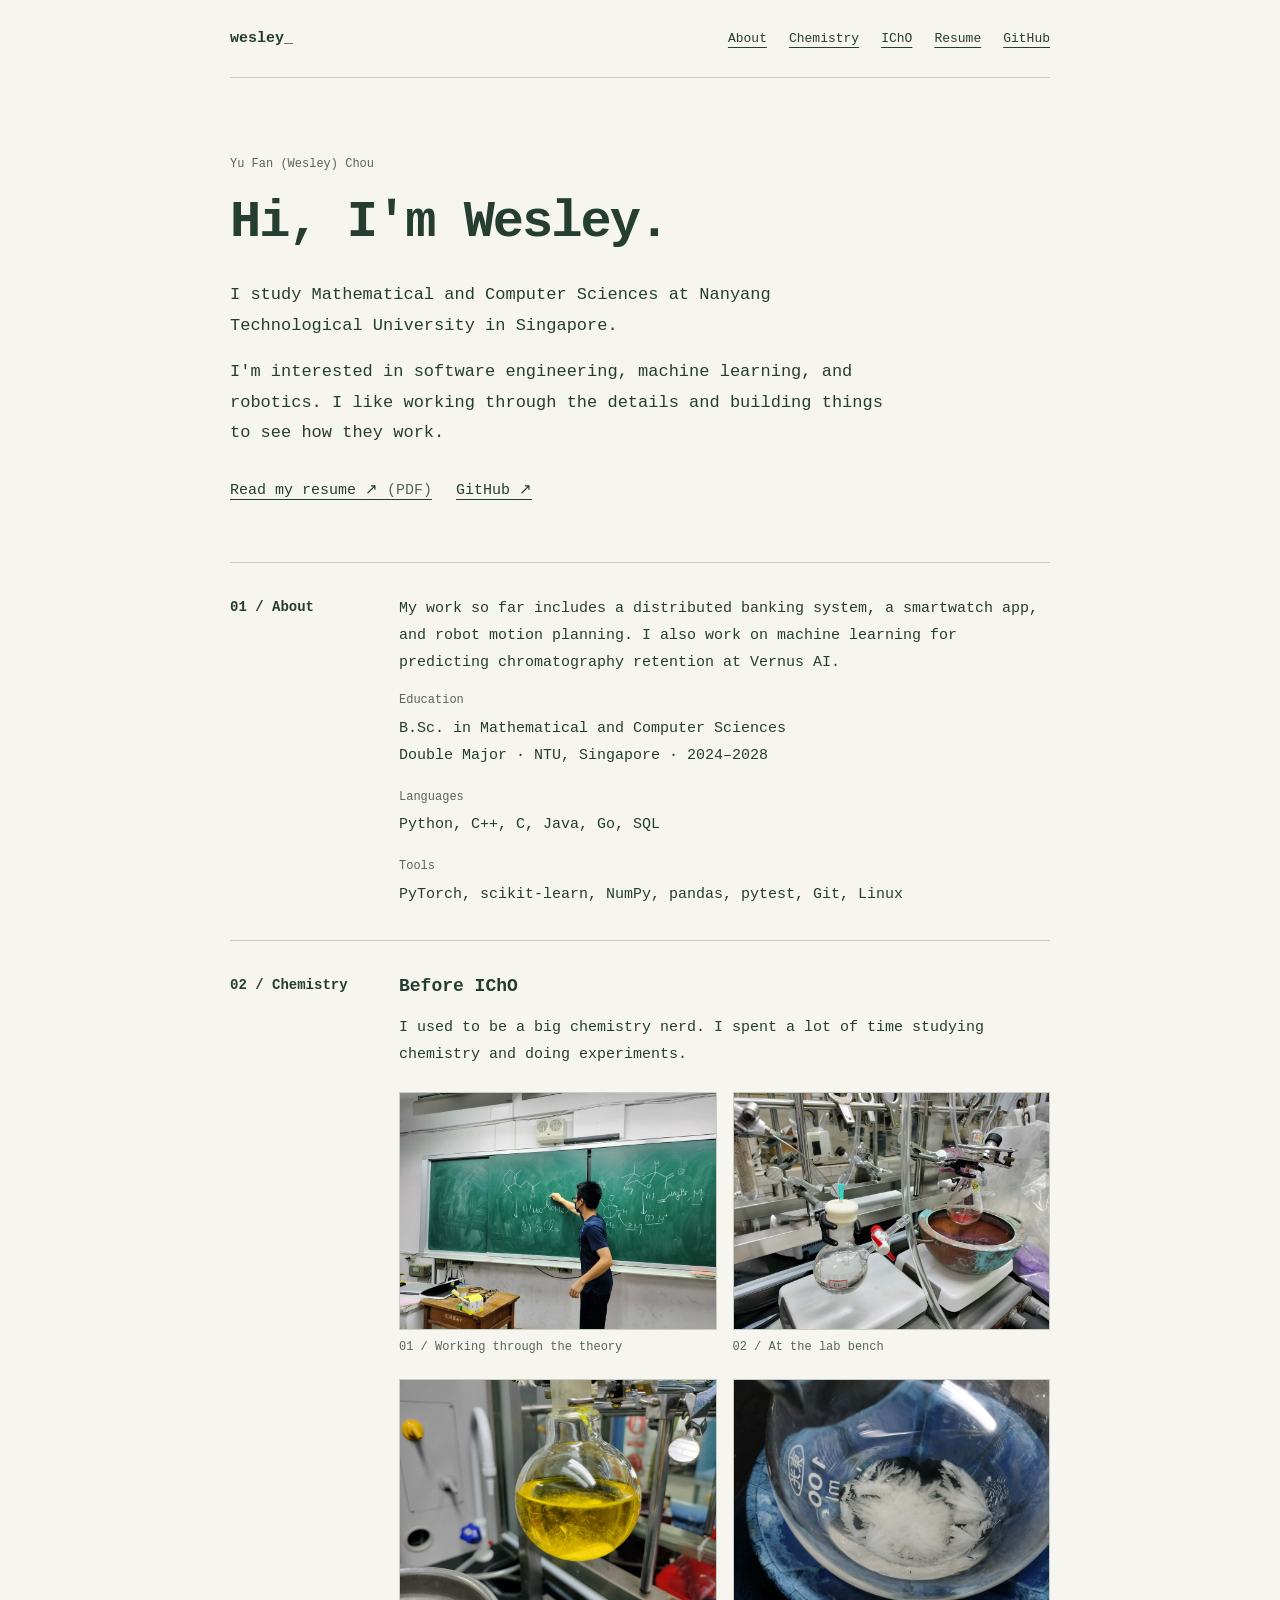
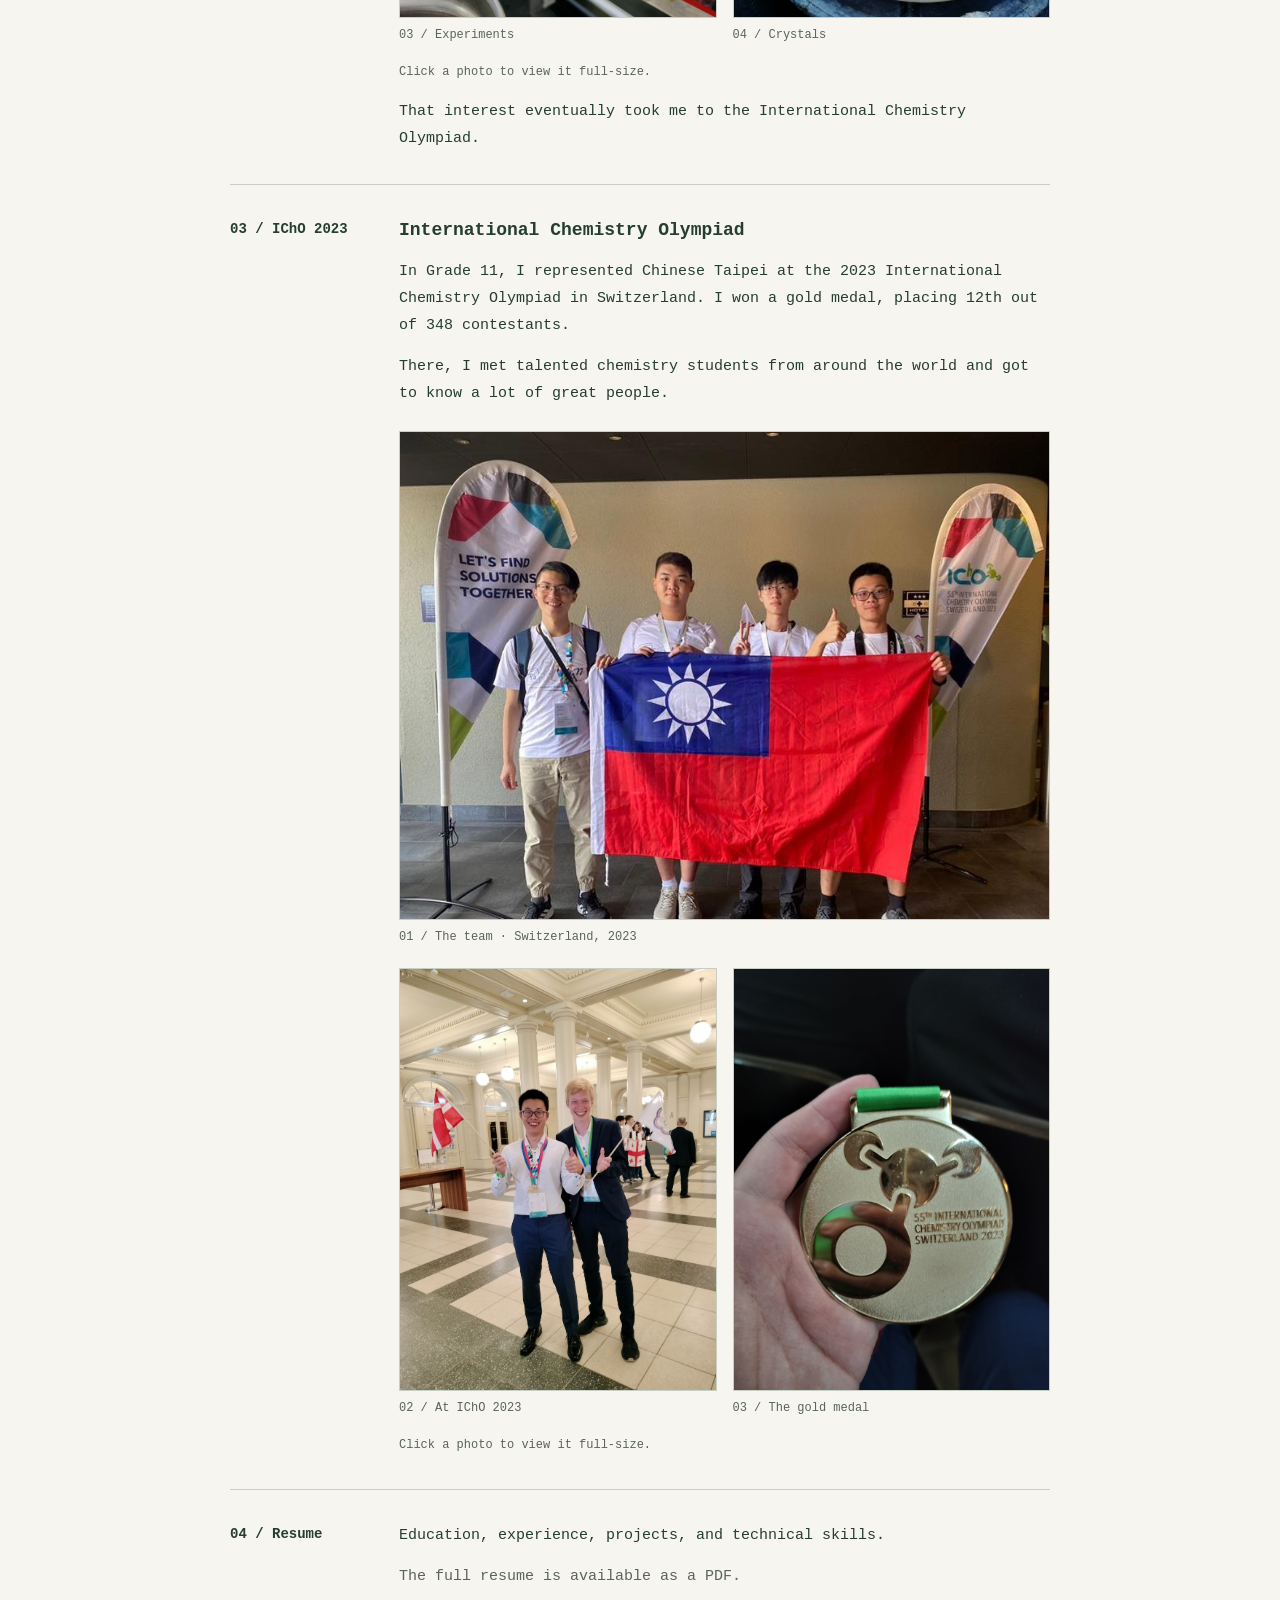
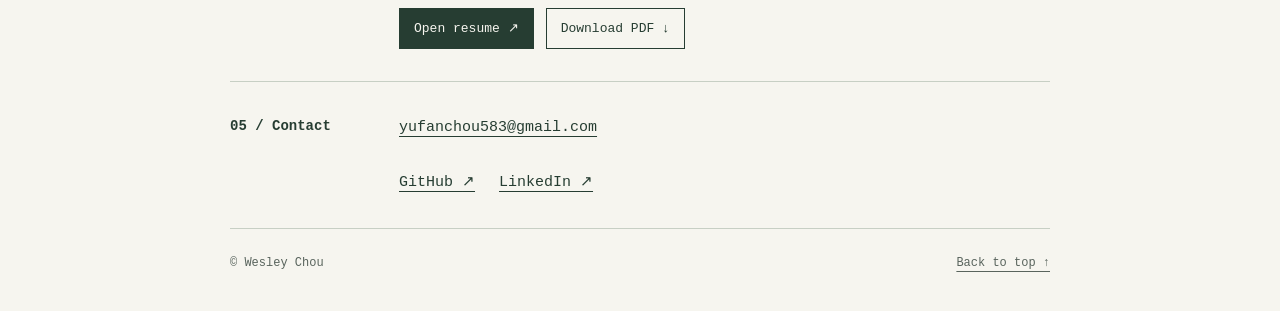
==== index.html @ 2f913f48 "Add chemistry background and expand IChO story" ====
<!doctype html>
<html lang="en">
<head>
  <meta charset="utf-8">
  <meta name="viewport" content="width=device-width, initial-scale=1">
  <meta name="description" content="Yu Fan (Wesley) Chou. Mathematical and Computer Sciences student at Nanyang Technological University. Software, machine learning, and robotics.">
  <meta name="theme-color" content="#f6f5ef">
  <title>Wesley Chou</title>
  <style>
    :root { color-scheme: light; --bg: #f6f5ef; --ink: #263d32; --muted: #59645d; --line: #c7cfc4; }
    * { box-sizing: border-box; }
    html { scroll-behavior: smooth; }
    body { margin: 0; background: var(--bg); color: var(--ink); font: 15px/1.8 ui-monospace, "Cascadia Code", "SFMono-Regular", Consolas, "Liberation Mono", monospace; }
    .wrap { width: min(820px, calc(100% - 48px)); margin: auto; }
    a { color: inherit; text-underline-offset: 5px; text-decoration-thickness: 1px; }
    a:hover { text-decoration-thickness: 2px; }
    a:focus-visible { outline: 2px solid var(--ink); outline-offset: 5px; }
    header { display: flex; justify-content: space-between; align-items: center; gap: 24px; border-bottom: 1px solid var(--line); padding: 25px 0; }
    .brand { font-weight: 700; text-decoration: none; }
    nav { display: flex; flex-wrap: wrap; gap: 10px 22px; font-size: 13px; }
    .hero { padding: 76px 0 58px; }
    .label { color: var(--muted); font-size: 12px; margin: 0 0 16px; }
    h1 { font-size: clamp(34px, 6vw, 52px); line-height: 1.2; letter-spacing: -2px; margin: 0 0 26px; font-weight: 650; }
    .intro { font-size: 17px; max-width: 680px; margin: 0 0 16px; }
    .muted { color: var(--muted); }
    .links { display: flex; flex-wrap: wrap; gap: 14px 24px; margin-top: 28px; }
    section { scroll-margin-top: 24px; }
    .section { border-top: 1px solid var(--line); padding: 32px 0; display: grid; grid-template-columns: 145px minmax(0, 1fr); gap: 24px; }
    h2 { font-size: 14px; margin: 0; font-weight: 700; }
    p { margin: 0 0 14px; }
    p:last-child { margin-bottom: 0; }
    dl { margin: 0; }
    dt { font-size: 12px; color: var(--muted); margin-top: 18px; }
    dt:first-child { margin-top: 0; }
    dd { margin: 3px 0 0; }
    .resume-actions { display: flex; flex-wrap: wrap; gap: 12px; margin-top: 18px; }
    .button { display: inline-block; padding: 8px 14px; border: 1px solid var(--ink); text-decoration: none; font-size: 13px; }
    .button.primary { color: var(--bg); background: var(--ink); }
    .button:hover { outline: 1px solid var(--ink); outline-offset: 2px; }
    h3 { font-size: 18px; line-height: 1.5; margin: 0 0 14px; }
    .gallery { display: grid; grid-template-columns: repeat(2, minmax(0, 1fr)); gap: 20px 16px; margin-top: 24px; }
    .gallery figure { margin: 0; min-width: 0; }
    .gallery .team { grid-column: 1 / -1; }
    .gallery a { display: block; }
    .gallery img { display: block; width: 100%; height: auto; border: 1px solid var(--line); }
    .gallery figcaption { font-size: 12px; color: var(--muted); margin-top: 7px; }
    .photo-note { font-size: 12px; color: var(--muted); margin-top: 16px; }
    footer { display: flex; justify-content: space-between; flex-wrap: wrap; gap: 12px; padding: 24px 0 36px; border-top: 1px solid var(--line); color: var(--muted); font-size: 12px; }
    .skip { position: absolute; left: 12px; top: -100px; background: var(--bg); padding: 10px; z-index: 1; }
    .skip:focus { top: 8px; }
    @media (max-width: 560px) {
      .wrap { width: calc(100% - 36px); }
      header { align-items: flex-start; gap: 16px; }
      nav { justify-content: flex-end; gap: 8px 16px; }
      .hero { padding: 52px 0 40px; }
      .section { grid-template-columns: 1fr; gap: 18px; padding: 28px 0; }
      .intro { font-size: 16px; }
      .email { overflow-wrap: anywhere; }
    }
    @media (max-width: 380px) { .gallery { grid-template-columns: 1fr; } }
    @media (prefers-reduced-motion: reduce) { html { scroll-behavior: auto; } }
  </style>
</head>
<body>
  <a class="skip" href="#main">Skip to content</a>
  <div class="wrap">
    <header>
      <a class="brand" href="./" aria-label="Wesley home">wesley<span aria-hidden="true">_</span></a>
      <nav aria-label="Main navigation">
        <a href="#about">About</a>
        <a href="#chemistry">Chemistry</a>
        <a href="#icho">IChO</a>
        <a href="#resume">Resume</a>
        <a href="https://github.com/noradar123">GitHub</a>
      </nav>
    </header>
    <main id="main">
      <section class="hero" aria-labelledby="title">
        <p class="label">Yu Fan (Wesley) Chou</p>
        <h1 id="title">Hi, I'm Wesley.</h1>
        <p class="intro">I study Mathematical and Computer Sciences at Nanyang Technological University in Singapore.</p>
        <p class="intro">I'm interested in software engineering, machine learning, and robotics. I like working through the details and building things to see how they work.</p>
        <div class="links">
          <a href="Chou_YuFan_Resume.pdf" target="_blank" rel="noopener">Read my resume <span aria-hidden="true">↗</span><span class="muted"> (PDF)</span></a>
          <a href="https://github.com/noradar123">GitHub <span aria-hidden="true">↗</span></a>
        </div>
      </section>
      <section id="about" class="section" aria-labelledby="about-title">
        <h2 id="about-title">01 / About</h2>
        <div>
          <p>My work so far includes a distributed banking system, a smartwatch app, and robot motion planning. I also work on machine learning for predicting chromatography retention at Vernus AI.</p>
          <dl>
            <dt>Education</dt>
            <dd>B.Sc. in Mathematical and Computer Sciences<br>Double Major · NTU, Singapore · 2024–2028</dd>
            <dt>Languages</dt>
            <dd>Python, C++, C, Java, Go, SQL</dd>
            <dt>Tools</dt>
            <dd>PyTorch, scikit-learn, NumPy, pandas, pytest, Git, Linux</dd>
          </dl>
        </div>
      </section>
      <section id="chemistry" class="section" aria-labelledby="chemistry-title">
        <h2 id="chemistry-title">02 / Chemistry</h2>
        <div>
          <h3>Before IChO</h3>
          <p>I used to be a big chemistry nerd. I spent a lot of time studying chemistry and doing experiments.</p>
          <div class="gallery">
            <figure>
              <a href="images/chemistry/blackboard.png" target="_blank" rel="noopener" aria-label="Open full-size chemistry photo (new tab)"><img src="images/chemistry/blackboard.png" width="2048" height="1536" alt="Working through organic chemistry problems on a classroom blackboard." loading="lazy" decoding="async"></a>
              <figcaption>01 / Working through the theory</figcaption>
            </figure>
            <figure>
              <a href="images/chemistry/lab-setup.png" target="_blank" rel="noopener" aria-label="Open full-size chemistry photo (new tab)"><img src="images/chemistry/lab-setup.png" width="2048" height="1536" alt="Flasks and other glassware set up on a chemistry lab bench." loading="lazy" decoding="async"></a>
              <figcaption>02 / At the lab bench</figcaption>
            </figure>
            <figure>
              <a href="images/chemistry/yellow-flask.png" target="_blank" rel="noopener" aria-label="Open full-size chemistry photo (new tab)"><img src="images/chemistry/yellow-flask.png" width="2048" height="1536" alt="A round-bottom flask containing a yellow mixture in the lab." loading="lazy" decoding="async"></a>
              <figcaption>03 / Experiments</figcaption>
            </figure>
            <figure>
              <a href="images/chemistry/crystals.png" target="_blank" rel="noopener" aria-label="Open full-size chemistry photo (new tab)"><img src="images/chemistry/crystals.png" width="2048" height="1536" alt="White crystals inside a glass flask." loading="lazy" decoding="async"></a>
              <figcaption>04 / Crystals</figcaption>
            </figure>
          </div>
          <p class="photo-note">Click a photo to view it full-size.</p>
          <p>That interest eventually took me to the International Chemistry Olympiad.</p>
        </div>
      </section>
      <section id="icho" class="section" aria-labelledby="icho-title">
        <h2 id="icho-title">03 / IChO 2023</h2>
        <div>
          <h3>International Chemistry Olympiad</h3>
          <p>In Grade 11, I represented Chinese Taipei at the 2023 International Chemistry Olympiad in Switzerland. I won a gold medal, placing 12th out of 348 contestants.</p>
          <p>There, I met talented chemistry students from around the world and got to know a lot of great people.</p>
          <div class="gallery">
            <figure class="team">
              <a href="images/icho-2023/team.png" target="_blank" rel="noopener" aria-label="Open full-size team photo (new tab)"><img src="images/icho-2023/team.png" width="800" height="600" alt="The four-person Chinese Taipei team holding a flag at IChO 2023." loading="lazy" decoding="async"></a>
              <figcaption>01 / The team · Switzerland, 2023</figcaption>
            </figure>
            <figure>
              <a href="images/icho-2023/at-icho.jpg" target="_blank" rel="noopener" aria-label="Open full-size photo from IChO (new tab)"><img src="images/icho-2023/at-icho.jpg" width="3468" height="4624" alt="Two IChO participants posing together with medals and flags." loading="lazy" decoding="async"></a>
              <figcaption>02 / At IChO 2023</figcaption>
            </figure>
            <figure>
              <a href="images/icho-2023/gold-medal.jpg" target="_blank" rel="noopener" aria-label="Open full-size gold medal photo (new tab)"><img src="images/icho-2023/gold-medal.jpg" width="3468" height="4624" alt="Close-up of the gold medal from the 55th International Chemistry Olympiad, Switzerland 2023." loading="lazy" decoding="async"></a>
              <figcaption>03 / The gold medal</figcaption>
            </figure>
          </div>
          <p class="photo-note">Click a photo to view it full-size.</p>
        </div>
      </section>
      <section id="resume" class="section" aria-labelledby="resume-title">
        <h2 id="resume-title">04 / Resume</h2>
        <div>
          <p>Education, experience, projects, and technical skills.</p>
          <p class="muted">The full resume is available as a PDF.</p>
          <div class="resume-actions">
            <a class="button primary" href="Chou_YuFan_Resume.pdf" target="_blank" rel="noopener">Open resume <span aria-hidden="true">↗</span></a>
            <a class="button" href="Chou_YuFan_Resume.pdf" download="Chou_YuFan_Resume.pdf">Download PDF <span aria-hidden="true">↓</span></a>
          </div>
        </div>
      </section>
      <section id="contact" class="section" aria-labelledby="contact-title">
        <h2 id="contact-title">05 / Contact</h2>
        <div>
          <p><a class="email" href="mailto:yufanchou583@gmail.com">yufanchou583@gmail.com</a></p>
          <div class="links"><a href="https://github.com/noradar123">GitHub <span aria-hidden="true">↗</span></a><a href="https://www.linkedin.com/in/yu-fan-chou/">LinkedIn <span aria-hidden="true">↗</span></a></div>
        </div>
      </section>
    </main>
    <footer><span>© Wesley Chou</span><a href="#main">Back to top ↑</a></footer>
  </div>
</body>
</html>
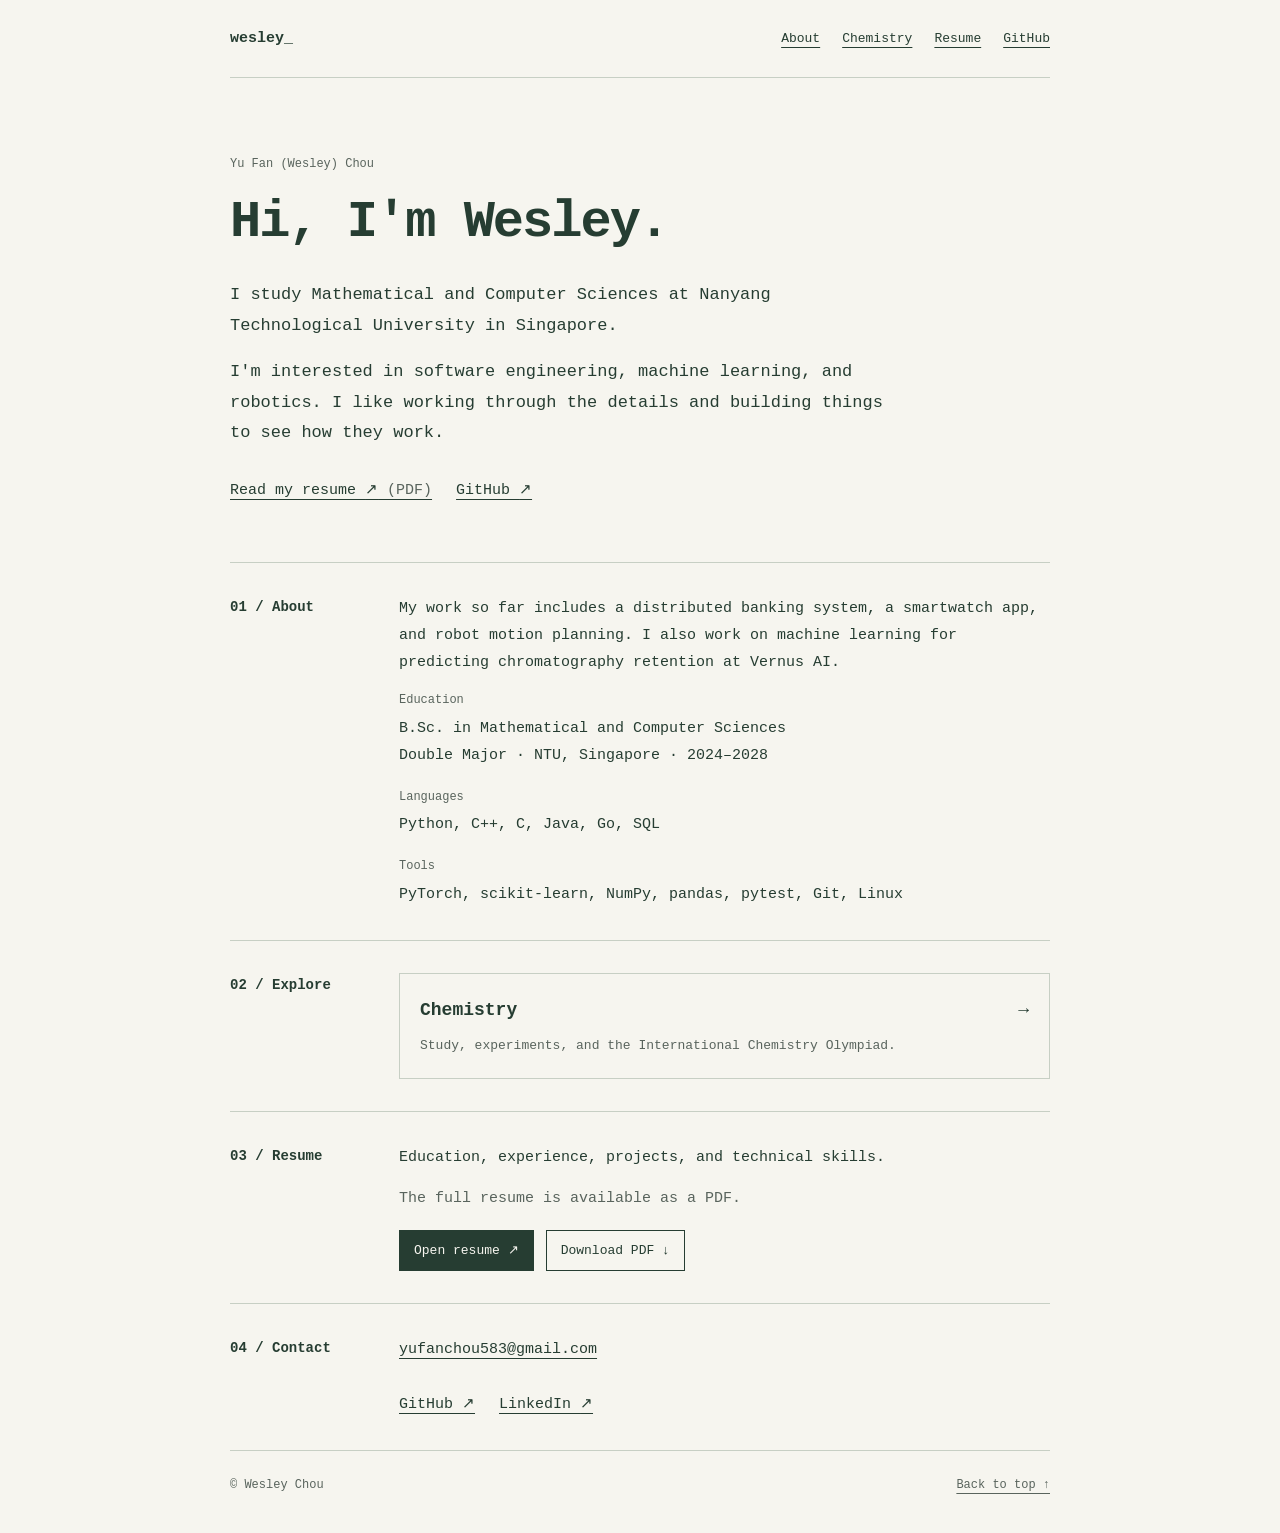
==== commit 5fffadf7: "Move chemistry story into a dedicated page" ====
--- a/index.html
+++ b/index.html
@@ -6,60 +6,7 @@
   <meta name="description" content="Yu Fan (Wesley) Chou. Mathematical and Computer Sciences student at Nanyang Technological University. Software, machine learning, and robotics.">
   <meta name="theme-color" content="#f6f5ef">
   <title>Wesley Chou</title>
-  <style>
-    :root { color-scheme: light; --bg: #f6f5ef; --ink: #263d32; --muted: #59645d; --line: #c7cfc4; }
-    * { box-sizing: border-box; }
-    html { scroll-behavior: smooth; }
-    body { margin: 0; background: var(--bg); color: var(--ink); font: 15px/1.8 ui-monospace, "Cascadia Code", "SFMono-Regular", Consolas, "Liberation Mono", monospace; }
-    .wrap { width: min(820px, calc(100% - 48px)); margin: auto; }
-    a { color: inherit; text-underline-offset: 5px; text-decoration-thickness: 1px; }
-    a:hover { text-decoration-thickness: 2px; }
-    a:focus-visible { outline: 2px solid var(--ink); outline-offset: 5px; }
-    header { display: flex; justify-content: space-between; align-items: center; gap: 24px; border-bottom: 1px solid var(--line); padding: 25px 0; }
-    .brand { font-weight: 700; text-decoration: none; }
-    nav { display: flex; flex-wrap: wrap; gap: 10px 22px; font-size: 13px; }
-    .hero { padding: 76px 0 58px; }
-    .label { color: var(--muted); font-size: 12px; margin: 0 0 16px; }
-    h1 { font-size: clamp(34px, 6vw, 52px); line-height: 1.2; letter-spacing: -2px; margin: 0 0 26px; font-weight: 650; }
-    .intro { font-size: 17px; max-width: 680px; margin: 0 0 16px; }
-    .muted { color: var(--muted); }
-    .links { display: flex; flex-wrap: wrap; gap: 14px 24px; margin-top: 28px; }
-    section { scroll-margin-top: 24px; }
-    .section { border-top: 1px solid var(--line); padding: 32px 0; display: grid; grid-template-columns: 145px minmax(0, 1fr); gap: 24px; }
-    h2 { font-size: 14px; margin: 0; font-weight: 700; }
-    p { margin: 0 0 14px; }
-    p:last-child { margin-bottom: 0; }
-    dl { margin: 0; }
-    dt { font-size: 12px; color: var(--muted); margin-top: 18px; }
-    dt:first-child { margin-top: 0; }
-    dd { margin: 3px 0 0; }
-    .resume-actions { display: flex; flex-wrap: wrap; gap: 12px; margin-top: 18px; }
-    .button { display: inline-block; padding: 8px 14px; border: 1px solid var(--ink); text-decoration: none; font-size: 13px; }
-    .button.primary { color: var(--bg); background: var(--ink); }
-    .button:hover { outline: 1px solid var(--ink); outline-offset: 2px; }
-    h3 { font-size: 18px; line-height: 1.5; margin: 0 0 14px; }
-    .gallery { display: grid; grid-template-columns: repeat(2, minmax(0, 1fr)); gap: 20px 16px; margin-top: 24px; }
-    .gallery figure { margin: 0; min-width: 0; }
-    .gallery .team { grid-column: 1 / -1; }
-    .gallery a { display: block; }
-    .gallery img { display: block; width: 100%; height: auto; border: 1px solid var(--line); }
-    .gallery figcaption { font-size: 12px; color: var(--muted); margin-top: 7px; }
-    .photo-note { font-size: 12px; color: var(--muted); margin-top: 16px; }
-    footer { display: flex; justify-content: space-between; flex-wrap: wrap; gap: 12px; padding: 24px 0 36px; border-top: 1px solid var(--line); color: var(--muted); font-size: 12px; }
-    .skip { position: absolute; left: 12px; top: -100px; background: var(--bg); padding: 10px; z-index: 1; }
-    .skip:focus { top: 8px; }
-    @media (max-width: 560px) {
-      .wrap { width: calc(100% - 36px); }
-      header { align-items: flex-start; gap: 16px; }
-      nav { justify-content: flex-end; gap: 8px 16px; }
-      .hero { padding: 52px 0 40px; }
-      .section { grid-template-columns: 1fr; gap: 18px; padding: 28px 0; }
-      .intro { font-size: 16px; }
-      .email { overflow-wrap: anywhere; }
-    }
-    @media (max-width: 380px) { .gallery { grid-template-columns: 1fr; } }
-    @media (prefers-reduced-motion: reduce) { html { scroll-behavior: auto; } }
-  </style>
+  <link rel="stylesheet" href="styles.css">
 </head>
 <body>
   <a class="skip" href="#main">Skip to content</a>
@@ -68,8 +15,7 @@
       <a class="brand" href="./" aria-label="Wesley home">wesley<span aria-hidden="true">_</span></a>
       <nav aria-label="Main navigation">
         <a href="#about">About</a>
-        <a href="#chemistry">Chemistry</a>
-        <a href="#icho">IChO</a>
+        <a href="chemistry.html">Chemistry</a>
         <a href="#resume">Resume</a>
         <a href="https://github.com/noradar123">GitHub</a>
       </nav>
@@ -99,58 +45,17 @@
           </dl>
         </div>
       </section>
-      <section id="chemistry" class="section" aria-labelledby="chemistry-title">
-        <h2 id="chemistry-title">02 / Chemistry</h2>
+      <section id="explore" class="section" aria-labelledby="explore-title">
+        <h2 id="explore-title">02 / Explore</h2>
         <div>
-          <h3>Before IChO</h3>
-          <p>I used to be a big chemistry nerd. I spent a lot of time studying chemistry and doing experiments.</p>
-          <div class="gallery">
-            <figure>
-              <a href="images/chemistry/blackboard.png" target="_blank" rel="noopener" aria-label="Open full-size chemistry photo (new tab)"><img src="images/chemistry/blackboard.png" width="2048" height="1536" alt="Working through organic chemistry problems on a classroom blackboard." loading="lazy" decoding="async"></a>
-              <figcaption>01 / Working through the theory</figcaption>
-            </figure>
-            <figure>
-              <a href="images/chemistry/lab-setup.png" target="_blank" rel="noopener" aria-label="Open full-size chemistry photo (new tab)"><img src="images/chemistry/lab-setup.png" width="2048" height="1536" alt="Flasks and other glassware set up on a chemistry lab bench." loading="lazy" decoding="async"></a>
-              <figcaption>02 / At the lab bench</figcaption>
-            </figure>
-            <figure>
-              <a href="images/chemistry/yellow-flask.png" target="_blank" rel="noopener" aria-label="Open full-size chemistry photo (new tab)"><img src="images/chemistry/yellow-flask.png" width="2048" height="1536" alt="A round-bottom flask containing a yellow mixture in the lab." loading="lazy" decoding="async"></a>
-              <figcaption>03 / Experiments</figcaption>
-            </figure>
-            <figure>
-              <a href="images/chemistry/crystals.png" target="_blank" rel="noopener" aria-label="Open full-size chemistry photo (new tab)"><img src="images/chemistry/crystals.png" width="2048" height="1536" alt="White crystals inside a glass flask." loading="lazy" decoding="async"></a>
-              <figcaption>04 / Crystals</figcaption>
-            </figure>
-          </div>
-          <p class="photo-note">Click a photo to view it full-size.</p>
-          <p>That interest eventually took me to the International Chemistry Olympiad.</p>
-        </div>
-      </section>
-      <section id="icho" class="section" aria-labelledby="icho-title">
-        <h2 id="icho-title">03 / IChO 2023</h2>
-        <div>
-          <h3>International Chemistry Olympiad</h3>
-          <p>In Grade 11, I represented Chinese Taipei at the 2023 International Chemistry Olympiad in Switzerland. I won a gold medal, placing 12th out of 348 contestants.</p>
-          <p>There, I met talented chemistry students from around the world and got to know a lot of great people.</p>
-          <div class="gallery">
-            <figure class="team">
-              <a href="images/icho-2023/team.png" target="_blank" rel="noopener" aria-label="Open full-size team photo (new tab)"><img src="images/icho-2023/team.png" width="800" height="600" alt="The four-person Chinese Taipei team holding a flag at IChO 2023." loading="lazy" decoding="async"></a>
-              <figcaption>01 / The team · Switzerland, 2023</figcaption>
-            </figure>
-            <figure>
-              <a href="images/icho-2023/at-icho.jpg" target="_blank" rel="noopener" aria-label="Open full-size photo from IChO (new tab)"><img src="images/icho-2023/at-icho.jpg" width="3468" height="4624" alt="Two IChO participants posing together with medals and flags." loading="lazy" decoding="async"></a>
-              <figcaption>02 / At IChO 2023</figcaption>
-            </figure>
-            <figure>
-              <a href="images/icho-2023/gold-medal.jpg" target="_blank" rel="noopener" aria-label="Open full-size gold medal photo (new tab)"><img src="images/icho-2023/gold-medal.jpg" width="3468" height="4624" alt="Close-up of the gold medal from the 55th International Chemistry Olympiad, Switzerland 2023." loading="lazy" decoding="async"></a>
-              <figcaption>03 / The gold medal</figcaption>
-            </figure>
-          </div>
-          <p class="photo-note">Click a photo to view it full-size.</p>
+          <a class="topic-link" href="chemistry.html">
+            <span class="topic-title">Chemistry <span aria-hidden="true">→</span></span>
+            <span class="topic-description">Study, experiments, and the International Chemistry Olympiad.</span>
+          </a>
         </div>
       </section>
       <section id="resume" class="section" aria-labelledby="resume-title">
-        <h2 id="resume-title">04 / Resume</h2>
+        <h2 id="resume-title">03 / Resume</h2>
         <div>
           <p>Education, experience, projects, and technical skills.</p>
           <p class="muted">The full resume is available as a PDF.</p>
@@ -161,7 +66,7 @@
         </div>
       </section>
       <section id="contact" class="section" aria-labelledby="contact-title">
-        <h2 id="contact-title">05 / Contact</h2>
+        <h2 id="contact-title">04 / Contact</h2>
         <div>
           <p><a class="email" href="mailto:yufanchou583@gmail.com">yufanchou583@gmail.com</a></p>
           <div class="links"><a href="https://github.com/noradar123">GitHub <span aria-hidden="true">↗</span></a><a href="https://www.linkedin.com/in/yu-fan-chou/">LinkedIn <span aria-hidden="true">↗</span></a></div>
--- a/styles.css
+++ b/styles.css
@@ -0,0 +1,59 @@
+    :root { color-scheme: light; --bg: #f6f5ef; --ink: #263d32; --muted: #59645d; --line: #c7cfc4; }
+    * { box-sizing: border-box; }
+    html { scroll-behavior: smooth; }
+    body { margin: 0; background: var(--bg); color: var(--ink); font: 15px/1.8 ui-monospace, "Cascadia Code", "SFMono-Regular", Consolas, "Liberation Mono", monospace; }
+    .wrap { width: min(820px, calc(100% - 48px)); margin: auto; }
+    a { color: inherit; text-underline-offset: 5px; text-decoration-thickness: 1px; }
+    a:hover { text-decoration-thickness: 2px; }
+    a:focus-visible { outline: 2px solid var(--ink); outline-offset: 5px; }
+    header { display: flex; justify-content: space-between; align-items: center; gap: 24px; border-bottom: 1px solid var(--line); padding: 25px 0; }
+    .brand { font-weight: 700; text-decoration: none; }
+    nav { display: flex; flex-wrap: wrap; gap: 10px 22px; font-size: 13px; }
+    .hero { padding: 76px 0 58px; }
+    .label { color: var(--muted); font-size: 12px; margin: 0 0 16px; }
+    h1 { font-size: clamp(34px, 6vw, 52px); line-height: 1.2; letter-spacing: -2px; margin: 0 0 26px; font-weight: 650; }
+    .intro { font-size: 17px; max-width: 680px; margin: 0 0 16px; }
+    .muted { color: var(--muted); }
+    .links { display: flex; flex-wrap: wrap; gap: 14px 24px; margin-top: 28px; }
+    section { scroll-margin-top: 24px; }
+    .section { border-top: 1px solid var(--line); padding: 32px 0; display: grid; grid-template-columns: 145px minmax(0, 1fr); gap: 24px; }
+    h2 { font-size: 14px; margin: 0; font-weight: 700; }
+    p { margin: 0 0 14px; }
+    p:last-child { margin-bottom: 0; }
+    dl { margin: 0; }
+    dt { font-size: 12px; color: var(--muted); margin-top: 18px; }
+    dt:first-child { margin-top: 0; }
+    dd { margin: 3px 0 0; }
+    .resume-actions { display: flex; flex-wrap: wrap; gap: 12px; margin-top: 18px; }
+    .button { display: inline-block; padding: 8px 14px; border: 1px solid var(--ink); text-decoration: none; font-size: 13px; }
+    .button.primary { color: var(--bg); background: var(--ink); }
+    .button:hover { outline: 1px solid var(--ink); outline-offset: 2px; }
+    h3 { font-size: 18px; line-height: 1.5; margin: 0 0 14px; }
+    .gallery { display: grid; grid-template-columns: repeat(2, minmax(0, 1fr)); gap: 20px 16px; margin-top: 24px; }
+    .gallery figure { margin: 0; min-width: 0; }
+    .gallery .team { grid-column: 1 / -1; }
+    .gallery a { display: block; }
+    .gallery img { display: block; width: 100%; height: auto; border: 1px solid var(--line); }
+    .gallery figcaption { font-size: 12px; color: var(--muted); margin-top: 7px; }
+    .photo-note { font-size: 12px; color: var(--muted); margin-top: 16px; }
+    footer { display: flex; justify-content: space-between; flex-wrap: wrap; gap: 12px; padding: 24px 0 36px; border-top: 1px solid var(--line); color: var(--muted); font-size: 12px; }
+    .skip { position: absolute; left: 12px; top: -100px; background: var(--bg); padding: 10px; z-index: 1; }
+    .skip:focus { top: 8px; }
+    @media (max-width: 560px) {
+      .wrap { width: calc(100% - 36px); }
+      header { align-items: flex-start; gap: 16px; }
+      nav { justify-content: flex-end; gap: 8px 16px; }
+      .hero { padding: 52px 0 40px; }
+      .section { grid-template-columns: 1fr; gap: 18px; padding: 28px 0; }
+      .intro { font-size: 16px; }
+      .email { overflow-wrap: anywhere; }
+    }
+    @media (max-width: 380px) { .gallery { grid-template-columns: 1fr; } }
+    @media (prefers-reduced-motion: reduce) { html { scroll-behavior: auto; } }
+
+    .topic-link { display: block; border: 1px solid var(--line); padding: 20px; text-decoration: none; }
+    .topic-link:hover { border-color: var(--ink); }
+    .topic-title { display: flex; justify-content: space-between; gap: 20px; font-size: 18px; font-weight: 700; }
+    .topic-description { display: block; color: var(--muted); margin-top: 8px; font-size: 13px; }
+    .back-link { display: inline-block; margin-bottom: 24px; font-size: 13px; }
+    nav a[aria-current="page"] { font-weight: 700; text-decoration-thickness: 2px; }
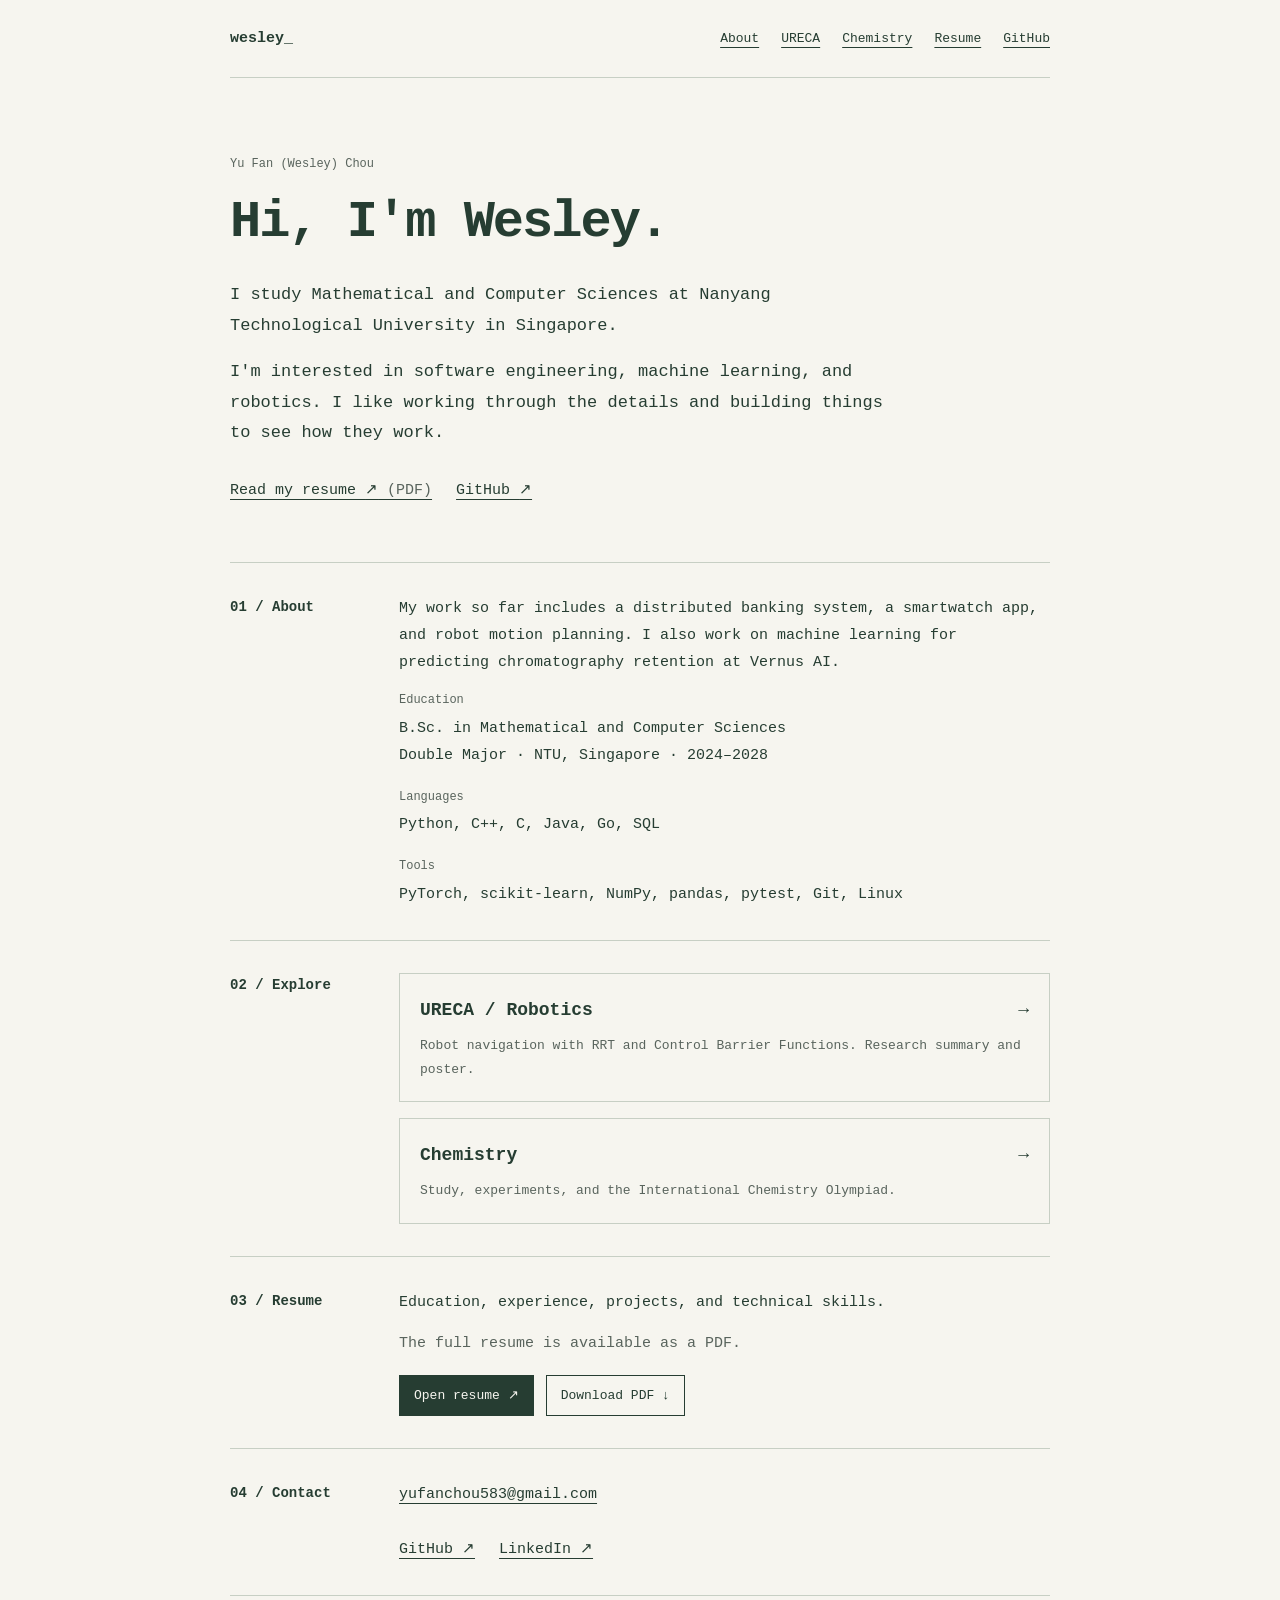
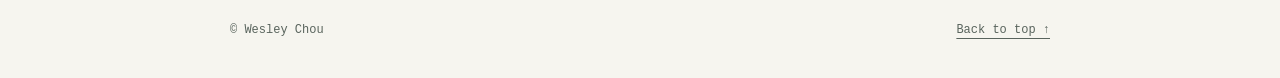
==== commit c996e8fb: "Add URECA robotics research page and original poster" ====
--- a/index.html
+++ b/index.html
@@ -15,6 +15,7 @@
       <a class="brand" href="./" aria-label="Wesley home">wesley<span aria-hidden="true">_</span></a>
       <nav aria-label="Main navigation">
         <a href="#about">About</a>
+        <a href="ureca.html">URECA</a>
         <a href="chemistry.html">Chemistry</a>
         <a href="#resume">Resume</a>
         <a href="https://github.com/noradar123">GitHub</a>
@@ -48,6 +49,10 @@
       <section id="explore" class="section" aria-labelledby="explore-title">
         <h2 id="explore-title">02 / Explore</h2>
         <div>
+          <a class="topic-link" href="ureca.html">
+            <span class="topic-title">URECA / Robotics <span aria-hidden="true">→</span></span>
+            <span class="topic-description">Robot navigation with RRT and Control Barrier Functions. Research summary and poster.</span>
+          </a>
           <a class="topic-link" href="chemistry.html">
             <span class="topic-title">Chemistry <span aria-hidden="true">→</span></span>
             <span class="topic-description">Study, experiments, and the International Chemistry Olympiad.</span>
--- a/styles.css
+++ b/styles.css
@@ -53,6 +53,10 @@
 
     .topic-link { display: block; border: 1px solid var(--line); padding: 20px; text-decoration: none; }
     .topic-link:hover { border-color: var(--ink); }
+    .topic-link + .topic-link { margin-top: 16px; }
+    .poster-preview { margin: 24px 0 0; }
+    .poster-preview img { display: block; width: 100%; height: auto; border: 1px solid var(--line); }
+    .poster-preview figcaption { color: var(--muted); font-size: 12px; margin-top: 10px; }
     .topic-title { display: flex; justify-content: space-between; gap: 20px; font-size: 18px; font-weight: 700; }
     .topic-description { display: block; color: var(--muted); margin-top: 8px; font-size: 13px; }
     .back-link { display: inline-block; margin-bottom: 24px; font-size: 13px; }
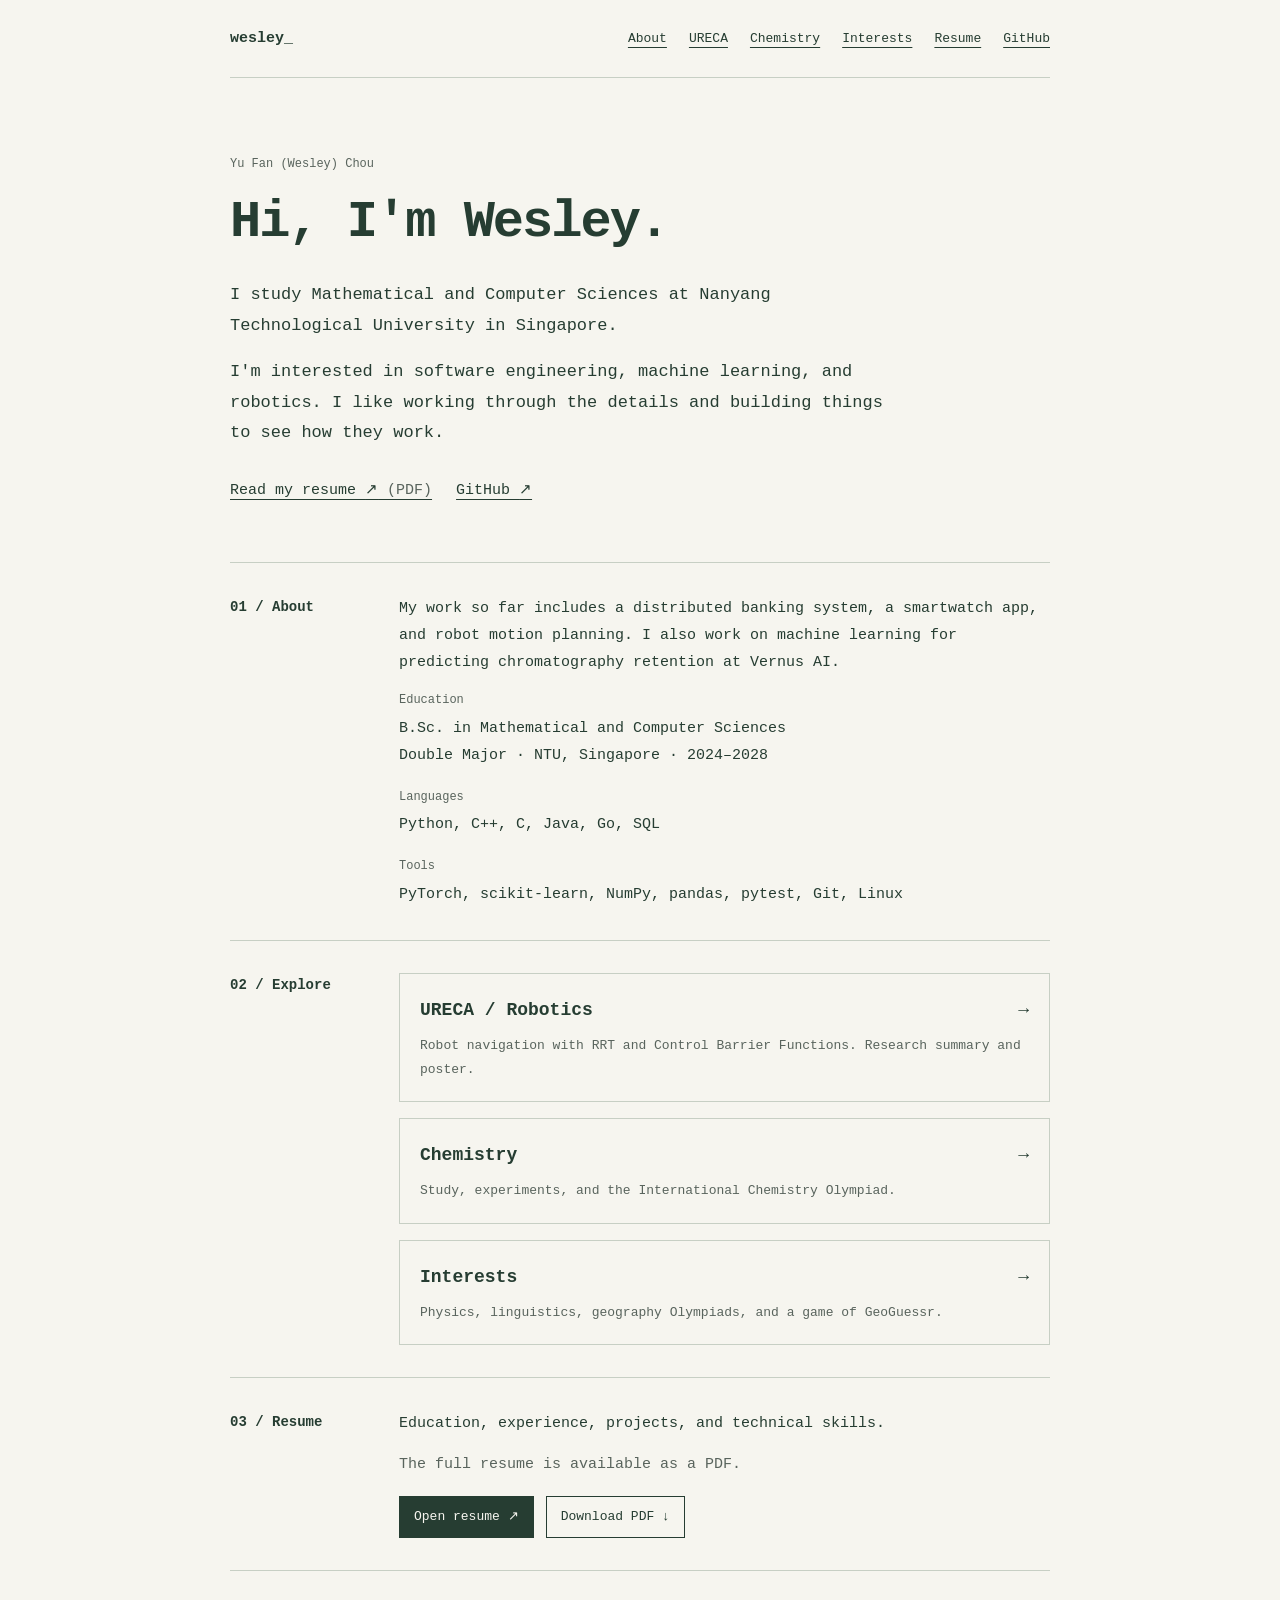
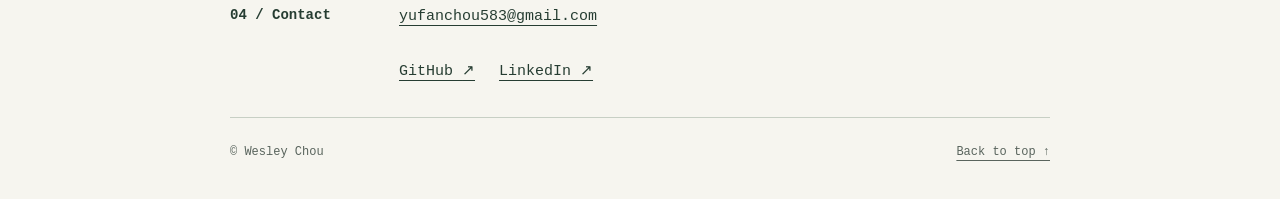
==== commit 138c1a83: "Add interests page with Olympiad background and GeoGuessr video" ====
--- a/index.html
+++ b/index.html
@@ -17,6 +17,7 @@
         <a href="#about">About</a>
         <a href="ureca.html">URECA</a>
         <a href="chemistry.html">Chemistry</a>
+        <a href="interests.html">Interests</a>
         <a href="#resume">Resume</a>
         <a href="https://github.com/noradar123">GitHub</a>
       </nav>
@@ -57,6 +58,10 @@
             <span class="topic-title">Chemistry <span aria-hidden="true">→</span></span>
             <span class="topic-description">Study, experiments, and the International Chemistry Olympiad.</span>
           </a>
+          <a class="topic-link" href="interests.html">
+            <span class="topic-title">Interests <span aria-hidden="true">→</span></span>
+            <span class="topic-description">Physics, linguistics, geography Olympiads, and a game of GeoGuessr.</span>
+          </a>
         </div>
       </section>
       <section id="resume" class="section" aria-labelledby="resume-title">
--- a/styles.css
+++ b/styles.css
@@ -57,6 +57,10 @@
     .poster-preview { margin: 24px 0 0; }
     .poster-preview img { display: block; width: 100%; height: auto; border: 1px solid var(--line); }
     .poster-preview figcaption { color: var(--muted); font-size: 12px; margin-top: 10px; }
+    .gameplay { margin: 24px 0 0; }
+    .gameplay video { display: block; width: 100%; height: auto; background: #17201b; border: 1px solid var(--line); }
+    .gameplay figcaption { color: var(--muted); font-size: 12px; margin-top: 10px; }
+    .related-note { margin-top: 24px; }
     .topic-title { display: flex; justify-content: space-between; gap: 20px; font-size: 18px; font-weight: 700; }
     .topic-description { display: block; color: var(--muted); margin-top: 8px; font-size: 13px; }
     .back-link { display: inline-block; margin-bottom: 24px; font-size: 13px; }
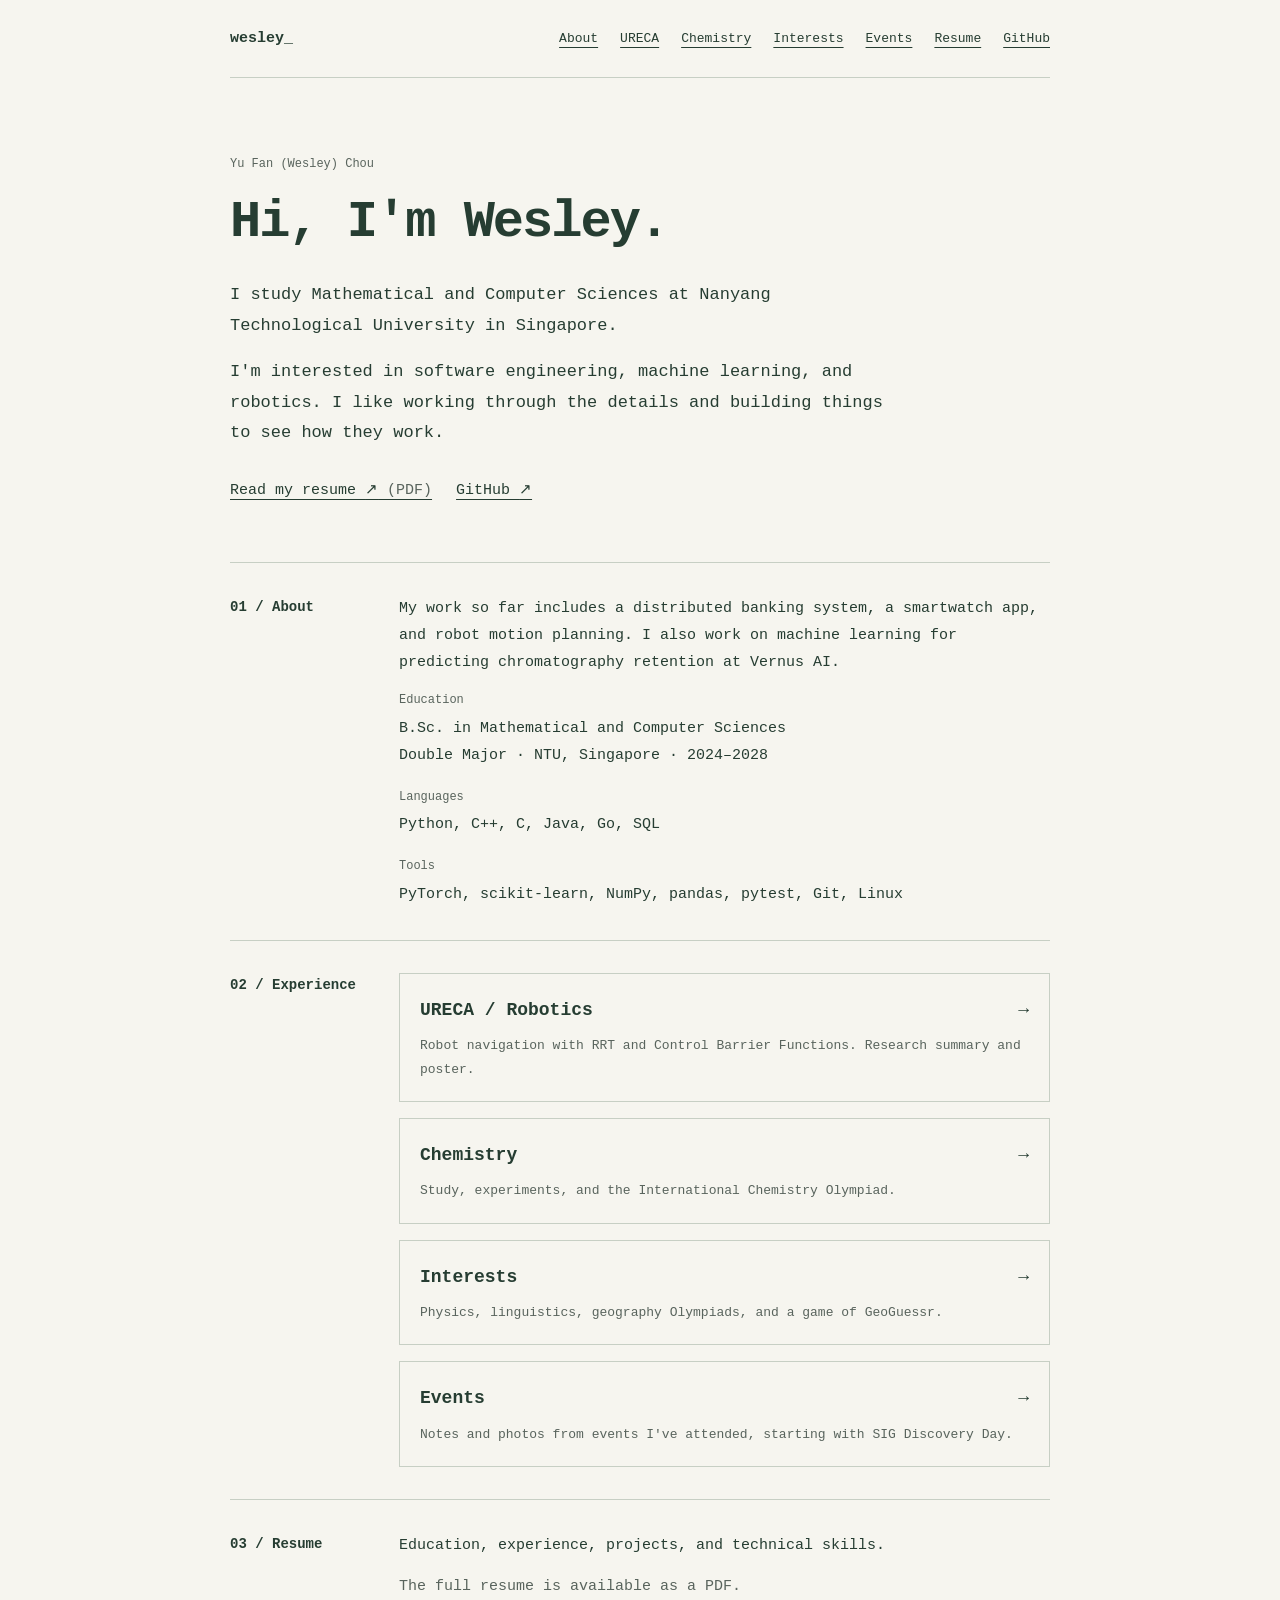
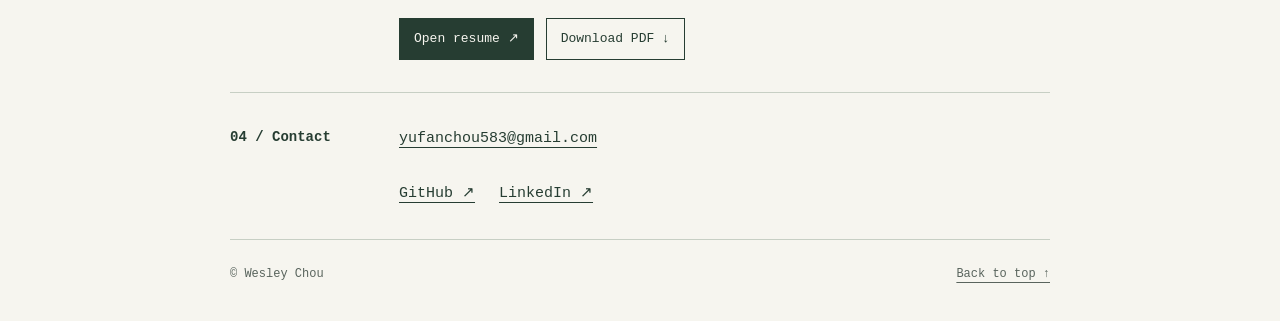
==== commit 17ce8e7b: "Rename Experience section and add SIG Discovery Day event" ====
--- a/index.html
+++ b/index.html
@@ -18,6 +18,7 @@
         <a href="ureca.html">URECA</a>
         <a href="chemistry.html">Chemistry</a>
         <a href="interests.html">Interests</a>
+        <a href="events.html">Events</a>
         <a href="#resume">Resume</a>
         <a href="https://github.com/noradar123">GitHub</a>
       </nav>
@@ -47,8 +48,8 @@
           </dl>
         </div>
       </section>
-      <section id="explore" class="section" aria-labelledby="explore-title">
-        <h2 id="explore-title">02 / Explore</h2>
+      <section id="experience" class="section" aria-labelledby="experience-title">
+        <h2 id="experience-title">02 / Experience</h2>
         <div>
           <a class="topic-link" href="ureca.html">
             <span class="topic-title">URECA / Robotics <span aria-hidden="true">→</span></span>
@@ -61,6 +62,10 @@
           <a class="topic-link" href="interests.html">
             <span class="topic-title">Interests <span aria-hidden="true">→</span></span>
             <span class="topic-description">Physics, linguistics, geography Olympiads, and a game of GeoGuessr.</span>
+          </a>
+          <a class="topic-link" href="events.html">
+            <span class="topic-title">Events <span aria-hidden="true">→</span></span>
+            <span class="topic-description">Notes and photos from events I've attended, starting with SIG Discovery Day.</span>
           </a>
         </div>
       </section>
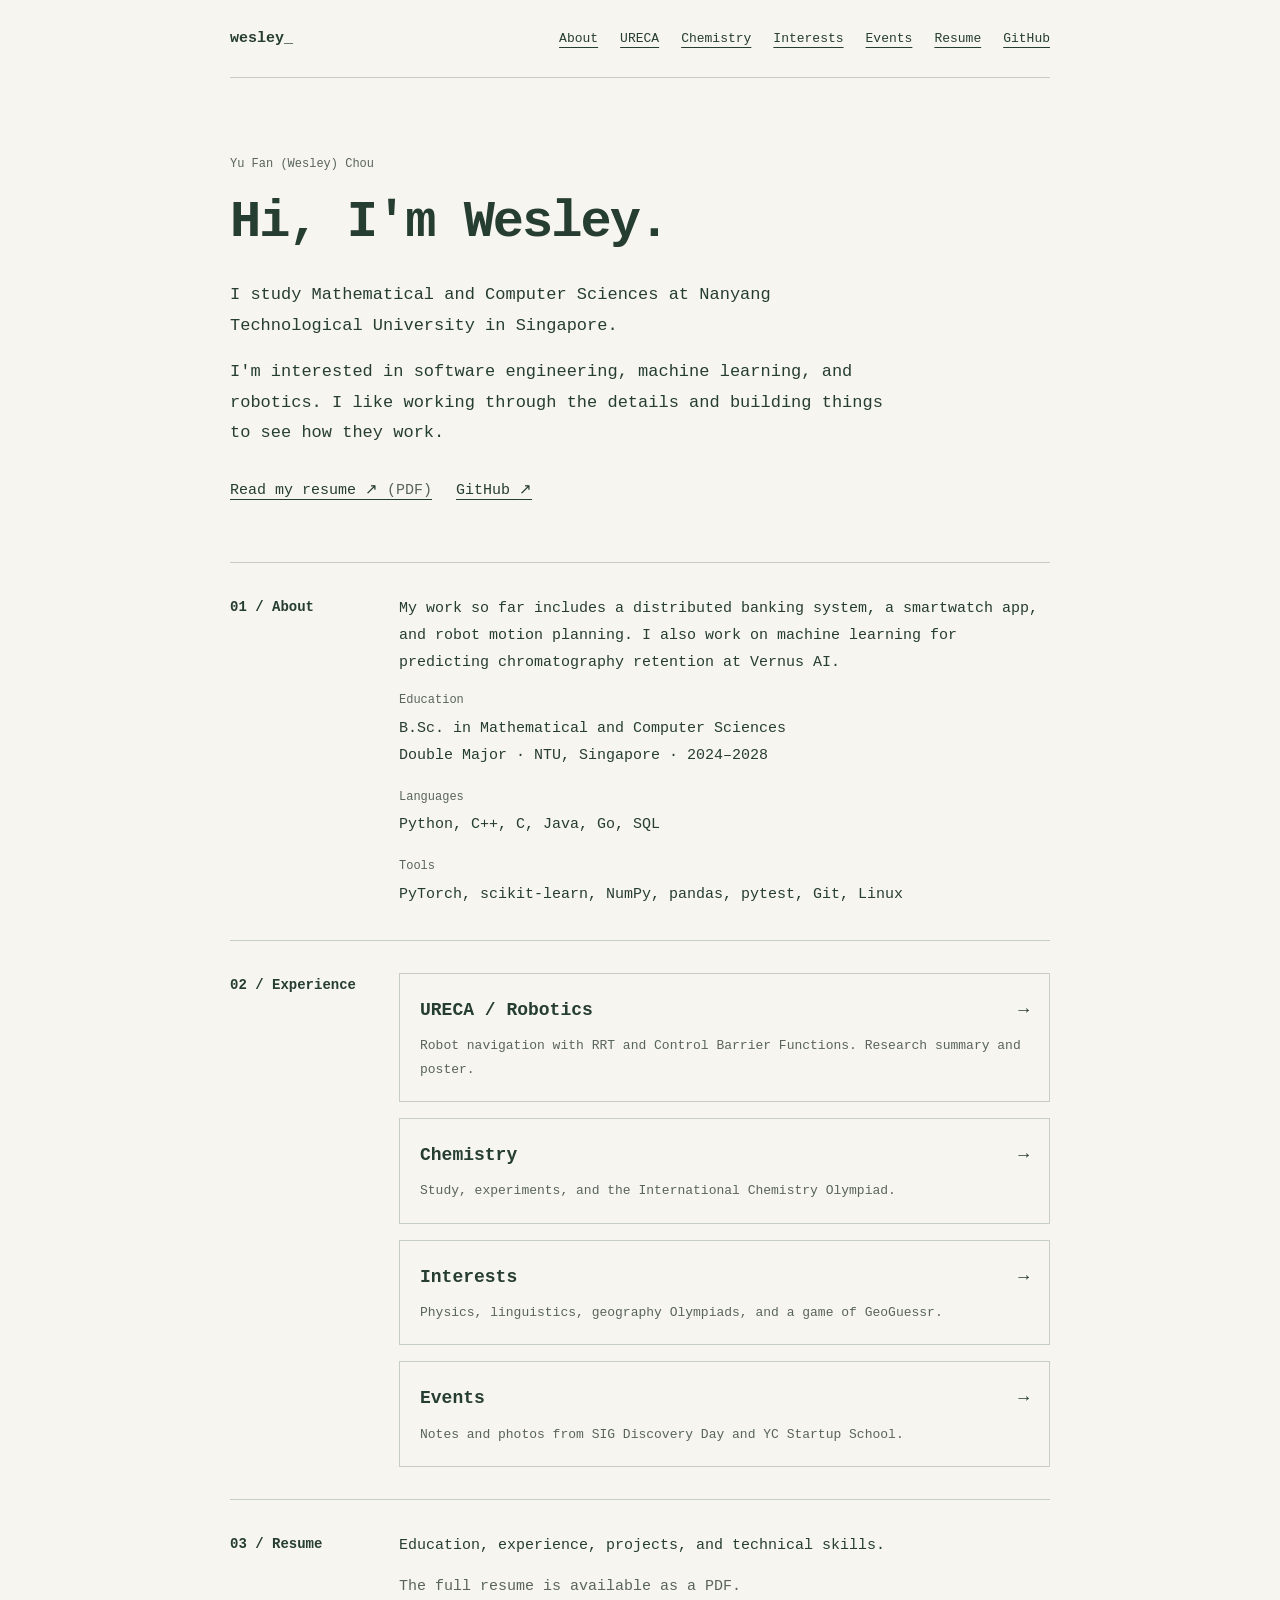
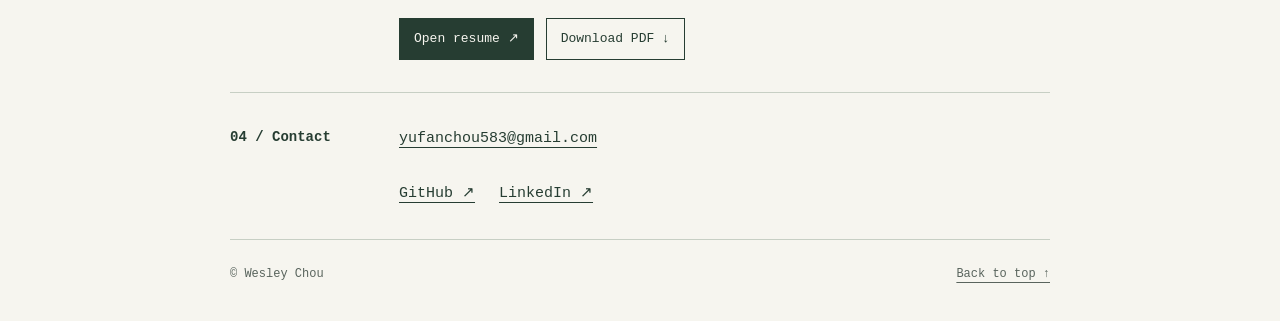
==== commit 1f01036d: "Add YC Startup School event and building-first takeaway" ====
--- a/index.html
+++ b/index.html
@@ -65,7 +65,7 @@
           </a>
           <a class="topic-link" href="events.html">
             <span class="topic-title">Events <span aria-hidden="true">→</span></span>
-            <span class="topic-description">Notes and photos from events I've attended, starting with SIG Discovery Day.</span>
+            <span class="topic-description">Notes and photos from SIG Discovery Day and YC Startup School.</span>
           </a>
         </div>
       </section>
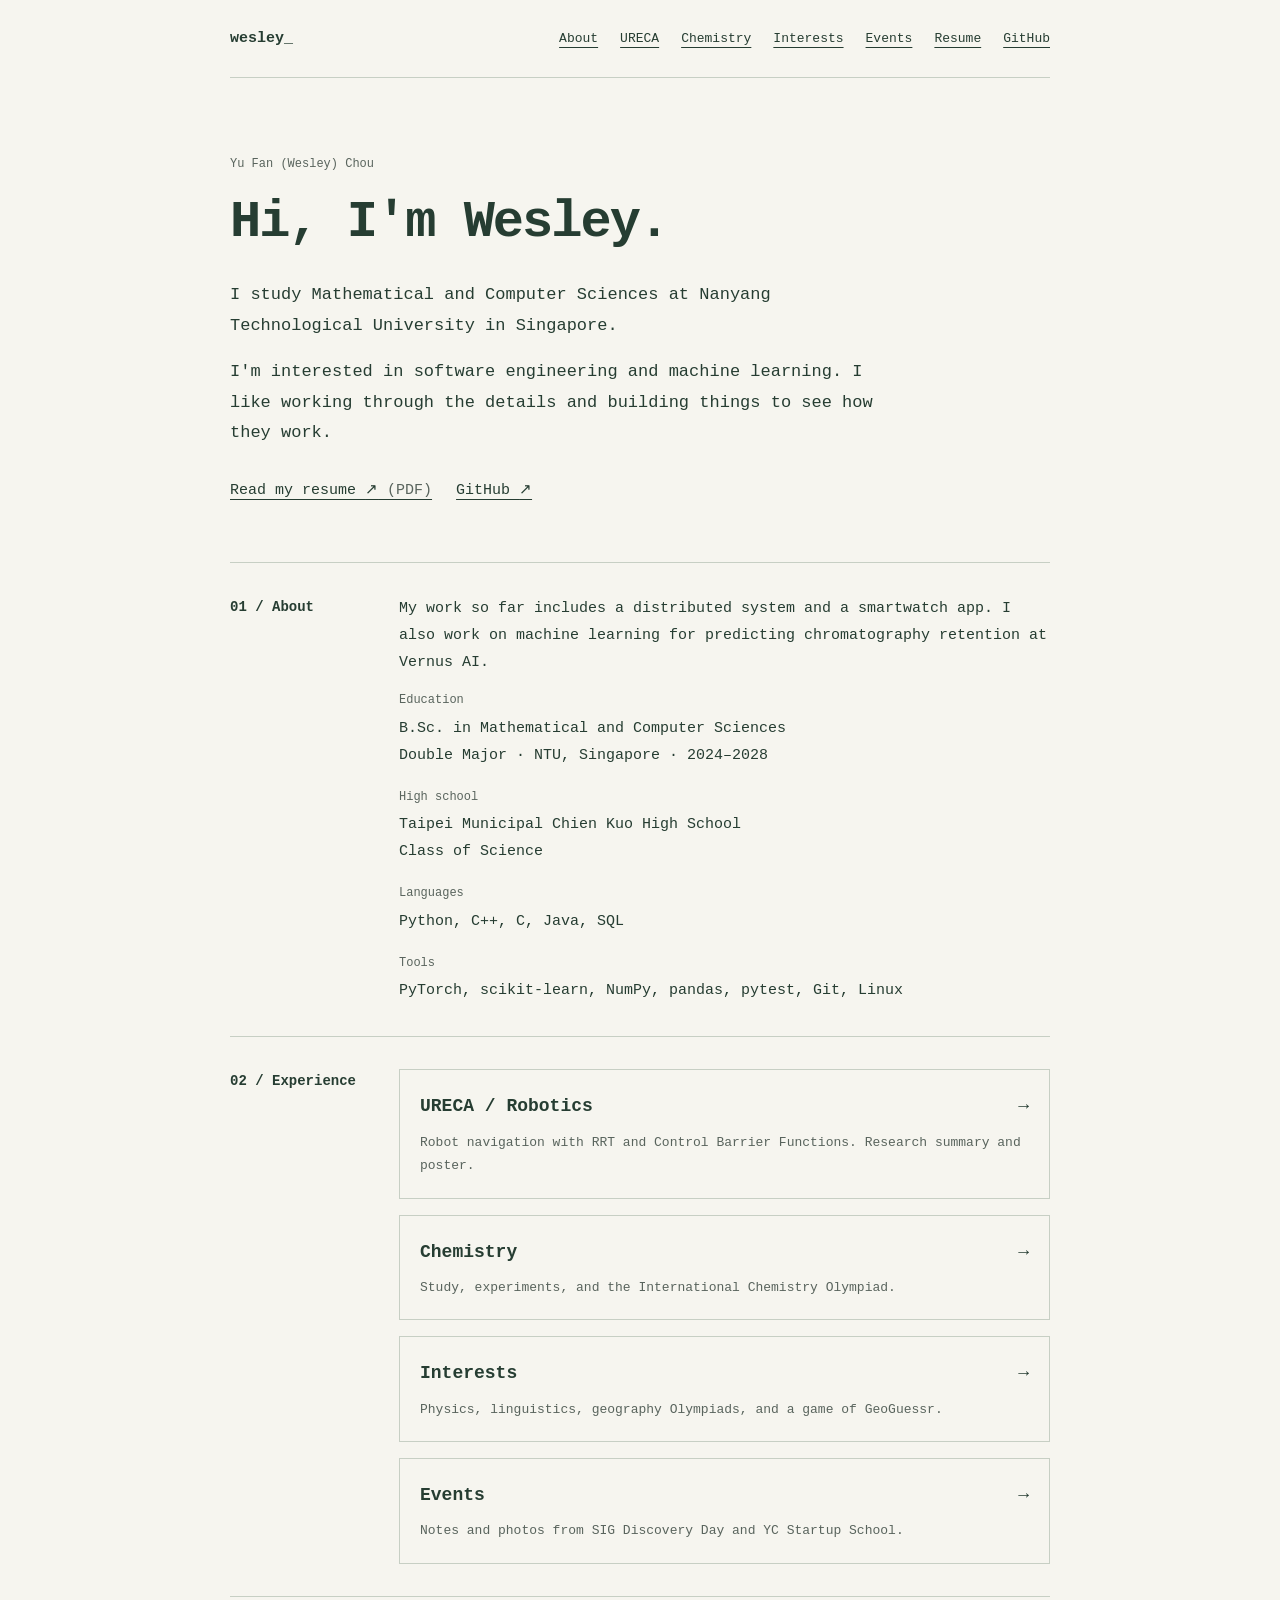
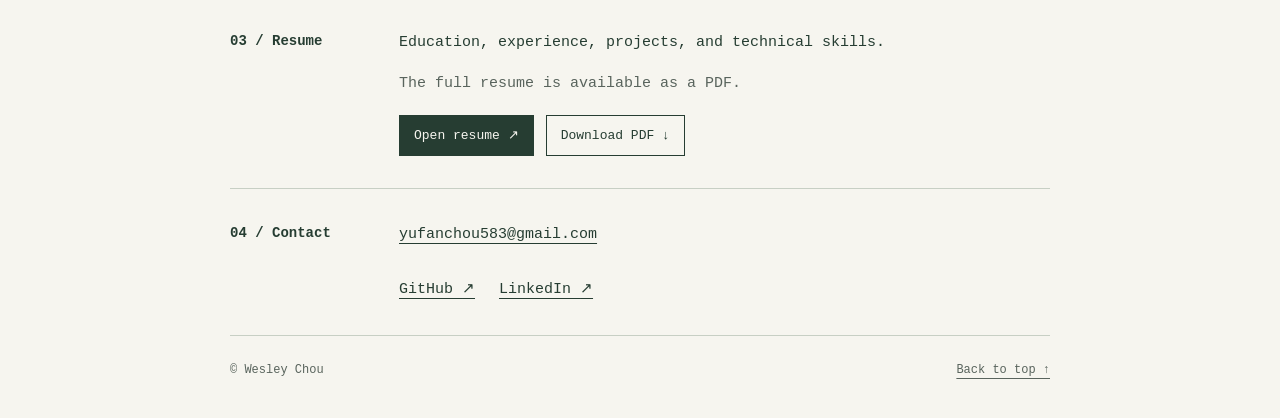
==== commit 9c35101b: "Correct homepage interests, skills, and high school education" ====
--- a/index.html
+++ b/index.html
@@ -3,7 +3,7 @@
 <head>
   <meta charset="utf-8">
   <meta name="viewport" content="width=device-width, initial-scale=1">
-  <meta name="description" content="Yu Fan (Wesley) Chou. Mathematical and Computer Sciences student at Nanyang Technological University. Software, machine learning, and robotics.">
+  <meta name="description" content="Yu Fan (Wesley) Chou. Mathematical and Computer Sciences student at Nanyang Technological University. Software engineering and machine learning.">
   <meta name="theme-color" content="#f6f5ef">
   <title>Wesley Chou</title>
   <link rel="stylesheet" href="styles.css">
@@ -28,7 +28,7 @@
         <p class="label">Yu Fan (Wesley) Chou</p>
         <h1 id="title">Hi, I'm Wesley.</h1>
         <p class="intro">I study Mathematical and Computer Sciences at Nanyang Technological University in Singapore.</p>
-        <p class="intro">I'm interested in software engineering, machine learning, and robotics. I like working through the details and building things to see how they work.</p>
+        <p class="intro">I'm interested in software engineering and machine learning. I like working through the details and building things to see how they work.</p>
         <div class="links">
           <a href="Chou_YuFan_Resume.pdf" target="_blank" rel="noopener">Read my resume <span aria-hidden="true">↗</span><span class="muted"> (PDF)</span></a>
           <a href="https://github.com/noradar123">GitHub <span aria-hidden="true">↗</span></a>
@@ -37,12 +37,14 @@
       <section id="about" class="section" aria-labelledby="about-title">
         <h2 id="about-title">01 / About</h2>
         <div>
-          <p>My work so far includes a distributed banking system, a smartwatch app, and robot motion planning. I also work on machine learning for predicting chromatography retention at Vernus AI.</p>
+          <p>My work so far includes a distributed system and a smartwatch app. I also work on machine learning for predicting chromatography retention at Vernus AI.</p>
           <dl>
             <dt>Education</dt>
             <dd>B.Sc. in Mathematical and Computer Sciences<br>Double Major · NTU, Singapore · 2024–2028</dd>
+            <dt>High school</dt>
+            <dd>Taipei Municipal Chien Kuo High School<br>Class of Science</dd>
             <dt>Languages</dt>
-            <dd>Python, C++, C, Java, Go, SQL</dd>
+            <dd>Python, C++, C, Java, SQL</dd>
             <dt>Tools</dt>
             <dd>PyTorch, scikit-learn, NumPy, pandas, pytest, Git, Linux</dd>
           </dl>
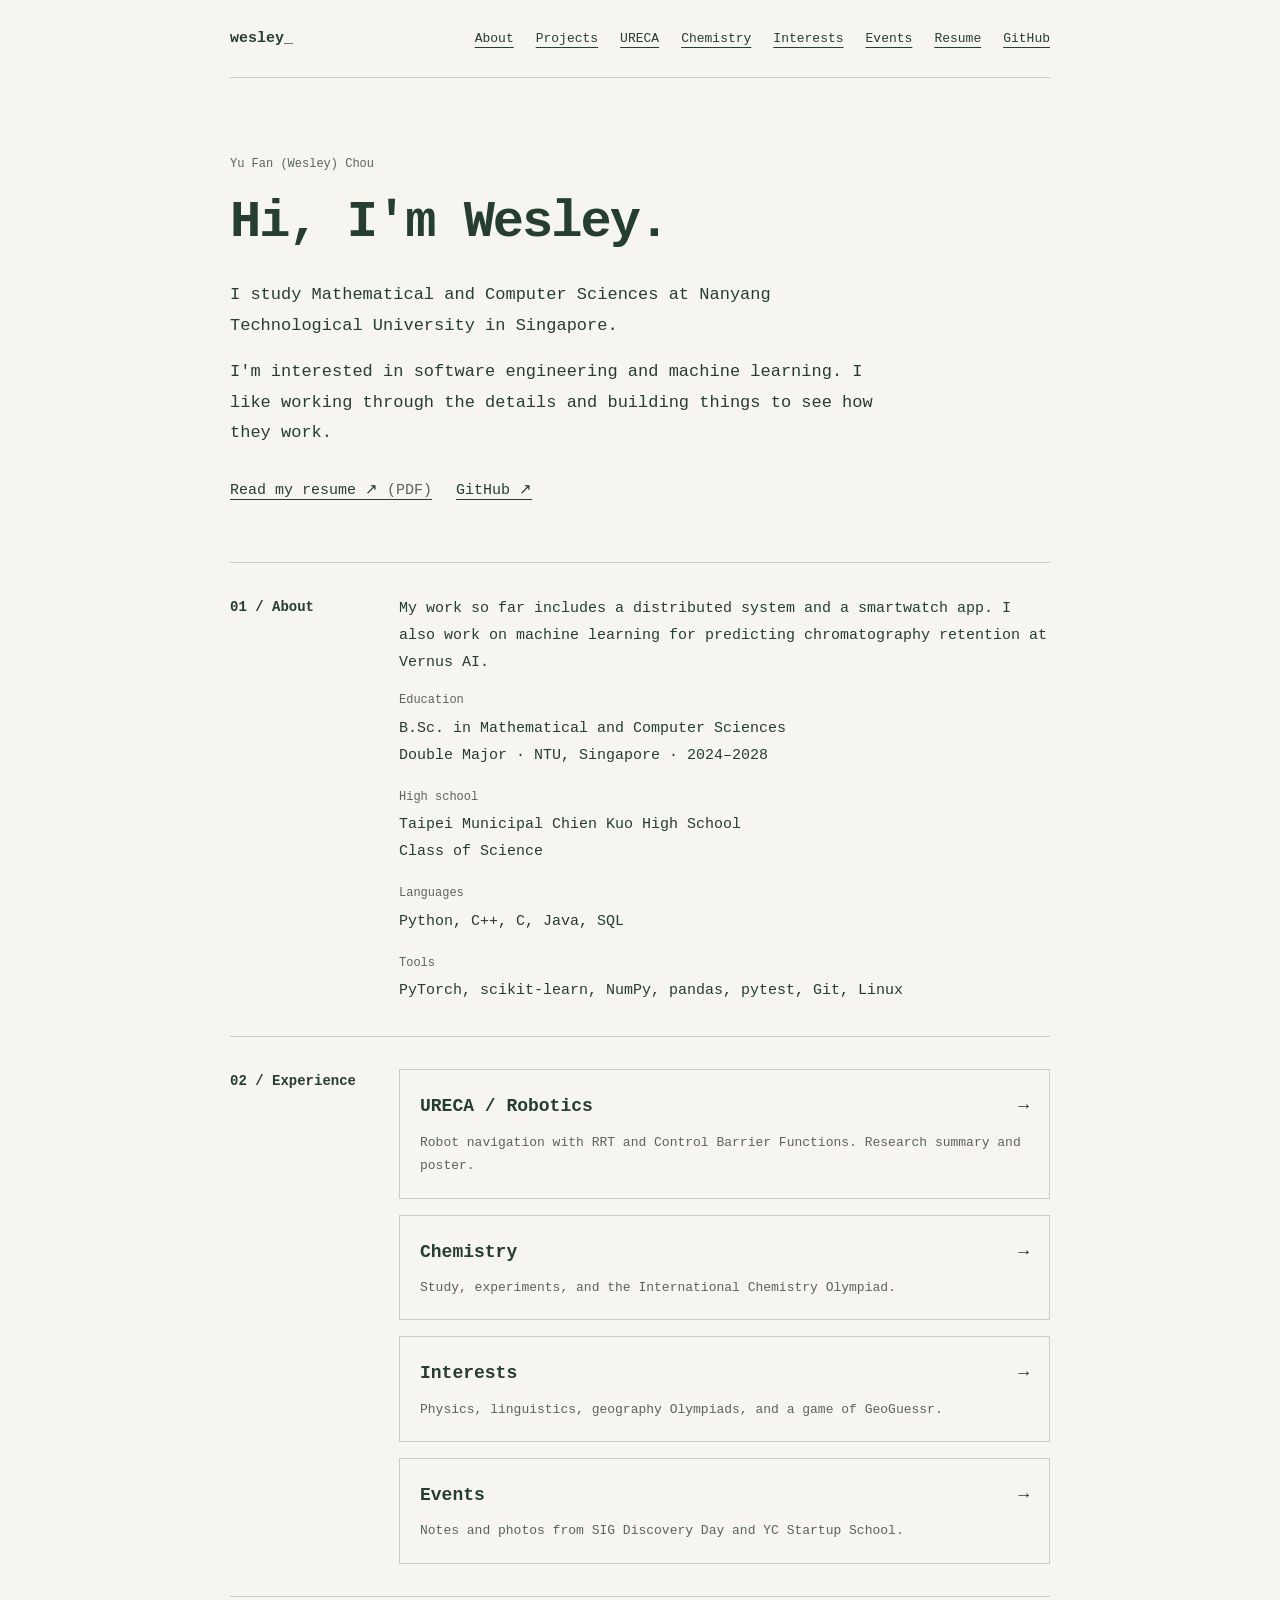
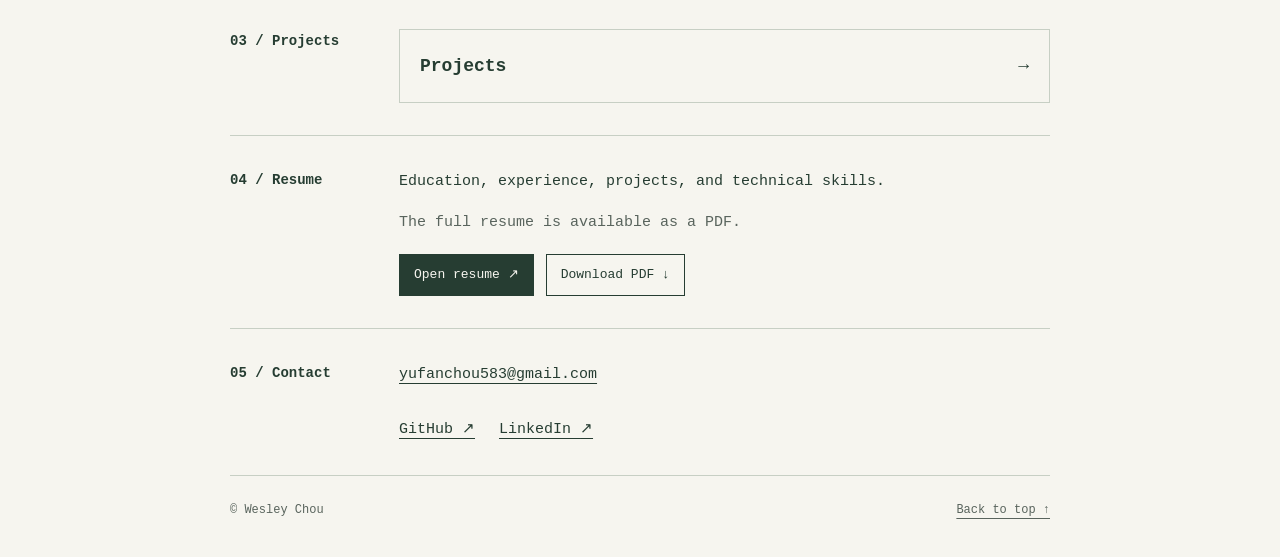
==== commit 69cf160e: "Add Projects alongside Experience with an empty project page" ====
--- a/index.html
+++ b/index.html
@@ -15,6 +15,7 @@
       <a class="brand" href="./" aria-label="Wesley home">wesley<span aria-hidden="true">_</span></a>
       <nav aria-label="Main navigation">
         <a href="#about">About</a>
+        <a href="projects.html">Projects</a>
         <a href="ureca.html">URECA</a>
         <a href="chemistry.html">Chemistry</a>
         <a href="interests.html">Interests</a>
@@ -71,8 +72,12 @@
           </a>
         </div>
       </section>
+      <section id="projects" class="section" aria-labelledby="projects-title">
+        <h2 id="projects-title">03 / Projects</h2>
+        <div><a class="topic-link" href="projects.html"><span class="topic-title">Projects <span aria-hidden="true">→</span></span></a></div>
+      </section>
       <section id="resume" class="section" aria-labelledby="resume-title">
-        <h2 id="resume-title">03 / Resume</h2>
+        <h2 id="resume-title">04 / Resume</h2>
         <div>
           <p>Education, experience, projects, and technical skills.</p>
           <p class="muted">The full resume is available as a PDF.</p>
@@ -83,7 +88,7 @@
         </div>
       </section>
       <section id="contact" class="section" aria-labelledby="contact-title">
-        <h2 id="contact-title">04 / Contact</h2>
+        <h2 id="contact-title">05 / Contact</h2>
         <div>
           <p><a class="email" href="mailto:yufanchou583@gmail.com">yufanchou583@gmail.com</a></p>
           <div class="links"><a href="https://github.com/noradar123">GitHub <span aria-hidden="true">↗</span></a><a href="https://www.linkedin.com/in/yu-fan-chou/">LinkedIn <span aria-hidden="true">↗</span></a></div>
